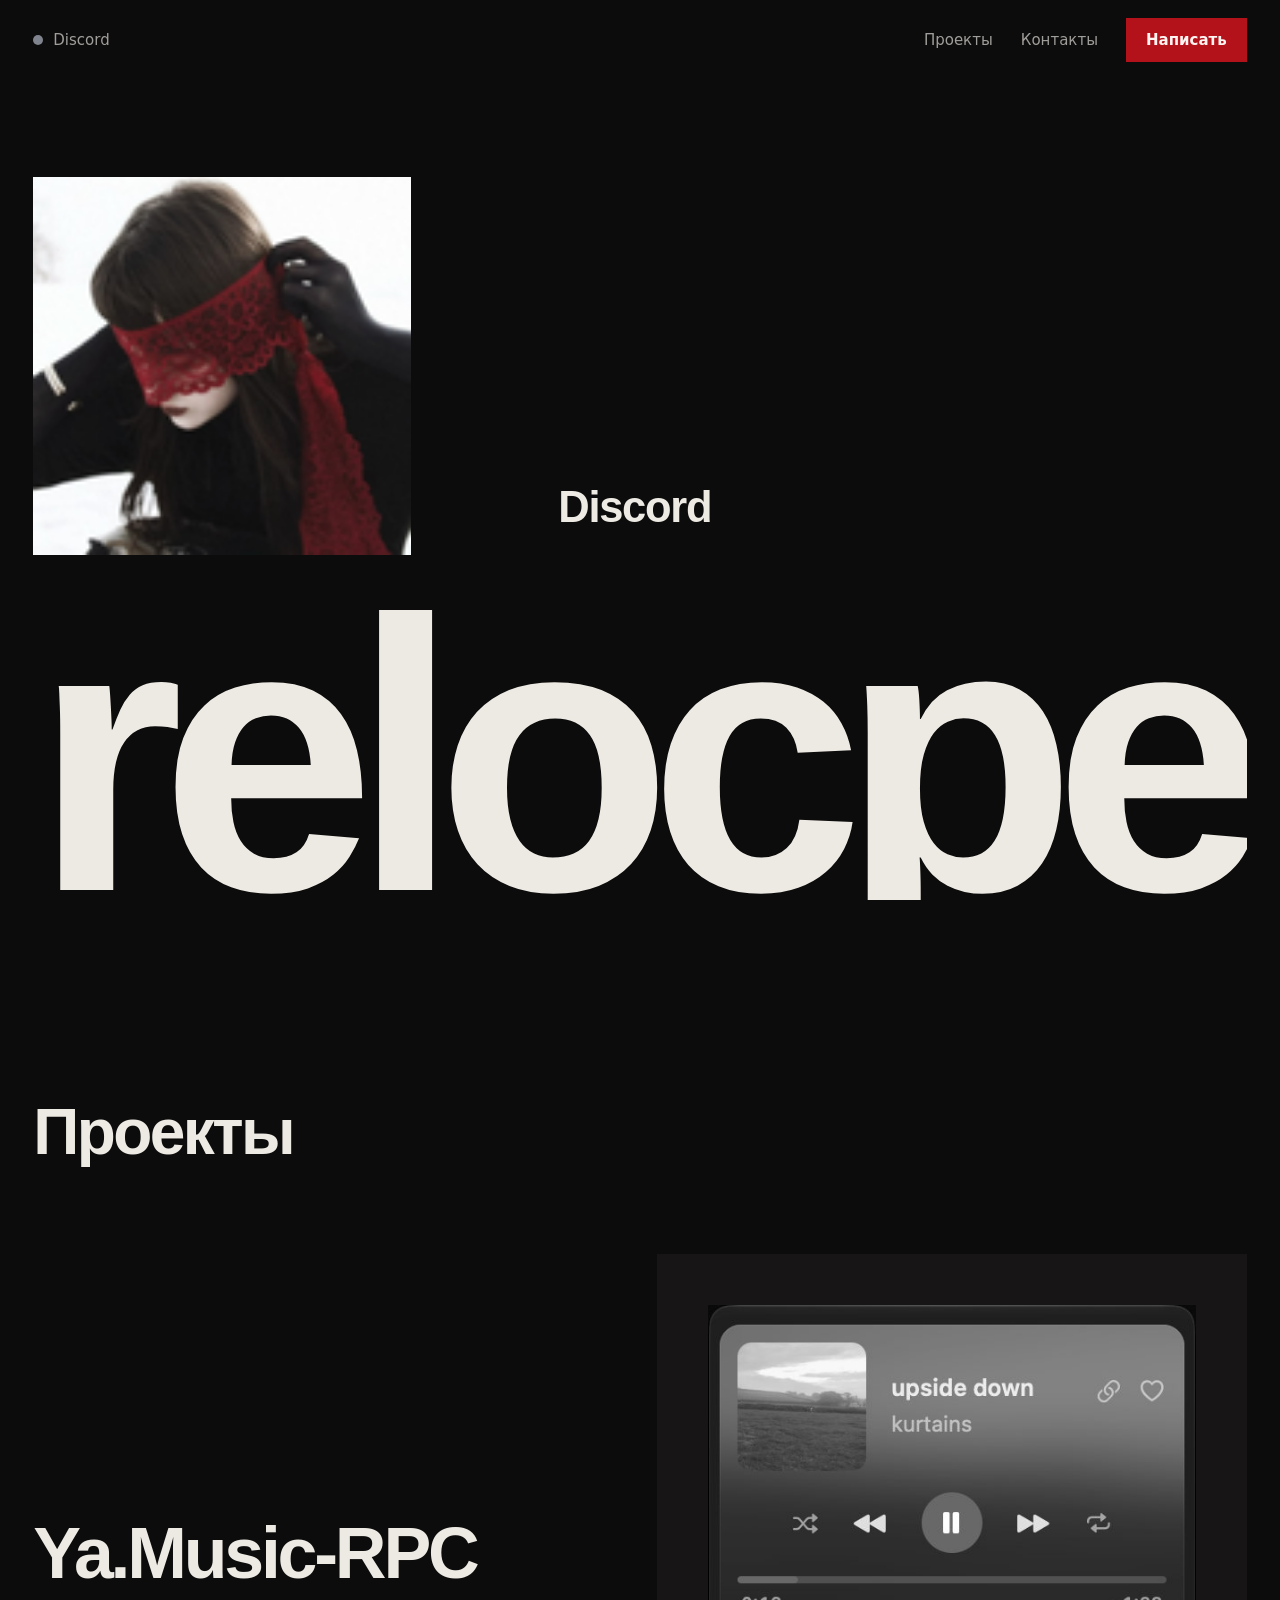
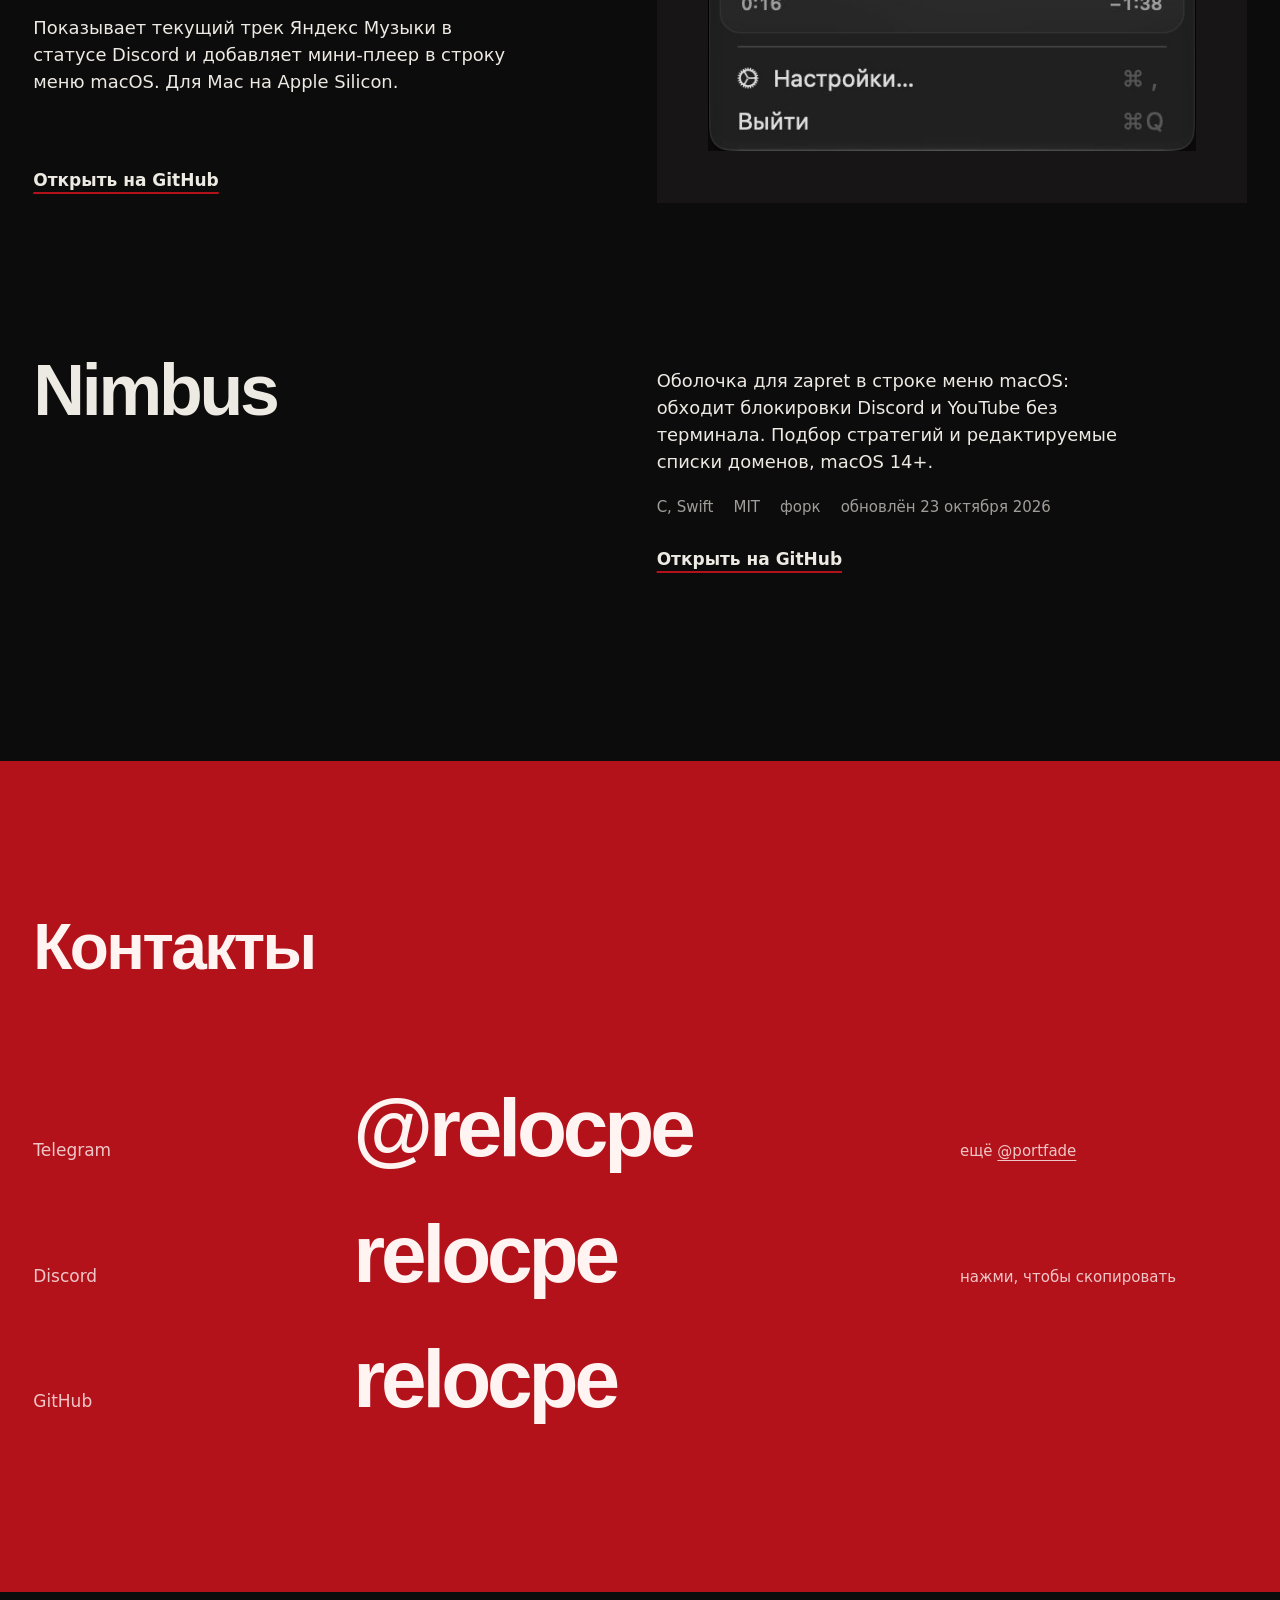
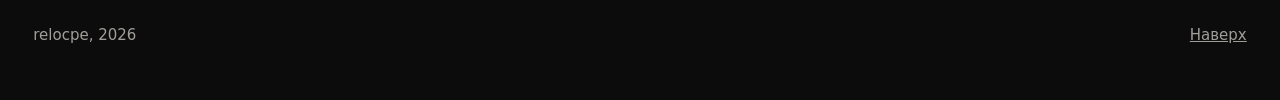
==== preview/a/index.html @ aadd3740 "preview: three redesign directions (a, b, c)" ====
<!doctype html>
<html lang="ru">
<head>
<meta charset="utf-8">
<meta name="viewport" content="width=device-width, initial-scale=1, viewport-fit=cover">
<title>relocpe</title>
<meta name="robots" content="noindex">
<meta name="theme-color" content="#0d0c0c">
<meta name="color-scheme" content="dark">
<link rel="icon" href="../shared/favicon.svg" type="image/svg+xml">
<link rel="preload" href="../shared/fonts/unbounded-latin.woff2" as="font" type="font/woff2" crossorigin>
<link rel="stylesheet" href="../shared/common.css">
<link rel="stylesheet" href="a.css">
<script>document.documentElement.classList.add("js")</script>
<script type="module" src="a.js"></script>
</head>
<body>
<header class="bar">
  <p class="bar-st" id="barSt"><span class="dot" id="barDot"></span><span id="barTxt">Discord</span></p>
  <nav class="bar-nav" aria-label="Разделы">
    <a href="#work">Проекты</a>
    <a href="#contact">Контакты</a>
    <a class="btn" href="https://t.me/relocpe" target="_blank" rel="noopener">Написать</a>
  </nav>
</header>

<main>
  <section class="hero" aria-labelledby="name">
    <div class="now" id="now" aria-live="polite">
      <div class="now-av" data-in><img id="av" src="../shared/discord-avatar.png" alt="Аватар relocpe в Discord" width="128" height="128"></div>
      <div class="now-txt">
        <h2 class="now-h" data-in style="--i:1"><span class="sr">Discord: </span><span id="stTxt">Discord</span></h2>
        <p class="now-custom" id="custom" data-in style="--i:2" hidden></p>
        <ul class="acts" id="acts"></ul>
      </div>
    </div>
    <h1 class="name" id="name" aria-label="relocpe"><span class="nm" aria-hidden="true"><span>r</span><span>e</span><span>l</span><span>o</span><span>c</span><span>p</span><span>e</span></span></h1>
  </section>

  <section class="work" id="work" aria-labelledby="work-h">
    <h2 class="sec-h" id="work-h" data-in>Проекты</h2>
    <article class="pj pj-shot">
      <div class="pj-txt">
        <h3 class="pj-t" data-in>Ya.Music-RPC</h3>
        <p class="pj-d" data-in style="--i:1">Показывает текущий трек Яндекс Музыки в статусе Discord и добавляет мини-плеер в строку меню macOS. Для Mac на Apple Silicon.</p>
        <p class="pj-m" data-in style="--i:2"><span>Swift, Shell</span><span>MIT</span><span>обновлён 23 октября 2026</span></p>
        <a class="pj-a" data-in style="--i:3" href="https://github.com/relocpe/Ya.Music-RPC" target="_blank" rel="noopener">Открыть на GitHub</a>
      </div>
      <figure class="pj-fig" data-in style="--i:2"><img src="../shared/ya-music-rpc.jpg" alt="Мини-плеер Ya.Music-RPC в строке меню: трек upside down, kurtains" width="546" height="500" loading="lazy" decoding="async"></figure>
    </article>
    <article class="pj pj-plain">
      <h3 class="pj-t" data-in>Nimbus</h3>
      <div class="pj-txt">
        <p class="pj-d" data-in style="--i:1">Оболочка для zapret в строке меню macOS: обходит блокировки Discord и YouTube без терминала. Подбор стратегий и редактируемые списки доменов, macOS 14+.</p>
        <p class="pj-m" data-in style="--i:2"><span>C, Swift</span><span>MIT</span><span>форк</span><span>обновлён 23 октября 2026</span></p>
        <a class="pj-a" data-in style="--i:3" href="https://github.com/relocpe/Nimbus" target="_blank" rel="noopener">Открыть на GitHub</a>
      </div>
    </article>
  </section>

  <section class="contact" id="contact" aria-labelledby="contact-h">
    <h2 class="sec-h" id="contact-h" data-in>Контакты</h2>
    <ul class="ct">
      <li class="ct-row" data-in><span class="ct-k">Telegram</span><a class="ct-v" href="https://t.me/relocpe" target="_blank" rel="noopener">@relocpe</a><span class="ct-n">ещё <a href="https://t.me/portfade" target="_blank" rel="noopener">@portfade</a></span></li>
      <li class="ct-row" data-in style="--i:1"><span class="ct-k">Discord</span><button class="ct-v" type="button" data-copy="relocpe" aria-label="Скопировать ник relocpe">relocpe</button><span class="ct-n">нажми, чтобы скопировать</span></li>
      <li class="ct-row" data-in style="--i:2"><span class="ct-k">GitHub</span><a class="ct-v" href="https://github.com/relocpe" target="_blank" rel="noopener">relocpe</a><span class="ct-n"></span></li>
    </ul>
  </section>
</main>
<footer class="foot"><span>relocpe, 2026</span><a href="#name">Наверх</a></footer>
<div class="toast" id="toast" role="status" aria-live="polite"></div>
</body>
</html>
---- preview/shared/common.css ----
@font-face{font-family:"Geist";src:url(fonts/Geist-Variable.woff2) format("woff2");font-weight:100 900;font-display:swap}
@font-face{font-family:"Unbounded";src:url(fonts/unbounded-cyrillic.woff2) format("woff2");font-weight:200 900;font-display:swap;unicode-range:U+0301,U+0400-045F,U+0490-0491,U+04B0-04B1,U+2116}
@font-face{font-family:"Unbounded";src:url(fonts/unbounded-latin.woff2) format("woff2");font-weight:200 900;font-display:swap;unicode-range:U+0000-00FF,U+0131,U+0152-0153,U+02BB-02BC,U+02C6,U+02DA,U+02DC,U+0304,U+0308,U+0329,U+2000-206F,U+20AC,U+2122,U+2191,U+2193,U+2212,U+2215,U+FEFF,U+FFFD}
@font-face{font-family:"Onest";src:url(fonts/onest-cyrillic.woff2) format("woff2");font-weight:100 900;font-display:swap;unicode-range:U+0301,U+0400-045F,U+0490-0491,U+04B0-04B1,U+2116}
@font-face{font-family:"Onest";src:url(fonts/onest-latin.woff2) format("woff2");font-weight:100 900;font-display:swap;unicode-range:U+0000-00FF,U+0131,U+0152-0153,U+02BB-02BC,U+02C6,U+02DA,U+02DC,U+0304,U+0308,U+0329,U+2000-206F,U+20AC,U+2122,U+2191,U+2193,U+2212,U+2215,U+FEFF,U+FFFD}
*,*::before,*::after{box-sizing:border-box}
html{-webkit-text-size-adjust:100%;text-size-adjust:100%}
body{margin:0;-webkit-font-smoothing:antialiased;text-rendering:optimizeLegibility}
img{display:block;max-width:100%}
a{color:inherit}
button{font:inherit;color:inherit;background:none;border:0;padding:0;cursor:pointer;touch-action:manipulation}
.sr{position:absolute!important;width:1px;height:1px;overflow:hidden;clip:rect(0 0 0 0);white-space:nowrap}
.toast{position:fixed;left:50%;bottom:calc(24px + env(safe-area-inset-bottom));transform:translate(-50%,16px);opacity:0;pointer-events:none;transition:opacity .2s,transform .3s cubic-bezier(.16,1,.3,1);z-index:50;padding:12px 18px;font-size:15px}
.toast.on{opacity:1;transform:translate(-50%,0)}
/* entrance: content is visible without JS; html.js arms it */
html.js [data-in]{opacity:0;transform:translateY(24px);transition:opacity .7s cubic-bezier(.16,1,.3,1),transform .8s cubic-bezier(.16,1,.3,1);transition-delay:calc(var(--i,0)*70ms)}
html.js [data-in].in{opacity:1;transform:none}
@media (prefers-reduced-motion:reduce){html.js [data-in]{transform:none;transition:opacity .3s}*{scroll-behavior:auto!important}}
---- preview/a/a.css ----
:root{--bg:#0d0c0c;--bg2:#171515;--ink:#ede9e3;--ink2:rgba(237,233,227,.66);--red:#b3121b;--red-ink:#fff4f2;--m:clamp(16px,2.6vw,40px);
  --on:#3ba55d;--idle:#f0b232;--dnd:#e5484d;--off:#80848e;color-scheme:dark}
html{background:var(--bg);color:var(--ink);font:400 17px/1.5 "Geist",system-ui,sans-serif;scroll-behavior:smooth}
::selection{background:var(--red);color:var(--red-ink)}
:focus-visible{outline:2px solid var(--ink);outline-offset:3px}
.bar{position:absolute;inset:0 0 auto;display:flex;justify-content:space-between;align-items:center;padding:calc(18px + env(safe-area-inset-top)) var(--m) 0;z-index:2;gap:16px}
.bar-st{margin:0;display:flex;align-items:center;gap:10px;font-size:15px;color:var(--ink2)}
.dot{width:10px;height:10px;border-radius:50%;background:var(--off);flex:none;transition:background .3s}
.dot.online{background:var(--on)}.dot.idle{background:var(--idle)}.dot.dnd{background:var(--dnd)}
.bar-nav{display:flex;align-items:center;gap:28px;font-size:15px}
.bar-nav a{text-decoration:none;transition:color .15s}
.bar-nav a:not(.btn){color:var(--ink2)}
@media (hover:hover){.bar-nav a:not(.btn):hover{color:var(--ink)}}
.btn{display:inline-flex;align-items:center;min-height:44px;padding:0 20px;background:var(--red);color:var(--red-ink);font-weight:550;transition:transform .12s,background .15s}
.btn:active{transform:scale(.97)}
@media (hover:hover){.btn:hover{background:#cf1a24}}

.hero{min-height:100svh;display:flex;flex-direction:column;justify-content:flex-end;padding:96px var(--m) 0;overflow:hidden}
.now{display:grid;grid-template-columns:minmax(0,5fr) minmax(0,7fr);gap:var(--m);align-items:end;flex:1;padding-bottom:clamp(24px,4vh,48px)}
.now-av{align-self:end;justify-self:start;width:min(100%,clamp(180px,42vh,400px))}
.now-av img{width:100%;height:auto;aspect-ratio:1;object-fit:cover;filter:grayscale(.15) contrast(1.05)}
.now-txt{max-width:640px}
.now-h{font:700 clamp(28px,3.4vw,48px)/1.05 "Unbounded",sans-serif;letter-spacing:-.03em;margin:0}
.now-custom{margin:14px 0 0;font-size:19px}
.acts{list-style:none;margin:24px 0 0;padding:0;display:grid;gap:14px}
.act{display:grid;grid-template-columns:64px minmax(0,1fr);gap:16px;align-items:center;background:var(--bg2);padding:12px}
.act-art{width:64px;height:64px;background:#262222;display:grid;place-items:center;font:700 18px "Unbounded";color:var(--ink2);overflow:hidden}
.act-art img{width:100%;height:100%;object-fit:cover}
.act-n{margin:0;font-weight:600;font-size:17px;line-height:1.3;overflow:hidden;text-overflow:ellipsis;white-space:nowrap}
.act-n span{color:var(--ink2);font-weight:400}
.act-d{margin:2px 0 0;color:var(--ink2);font-size:15px;line-height:1.35;overflow:hidden;text-overflow:ellipsis;white-space:nowrap}
.act-t{display:flex;align-items:center;gap:12px;margin-top:6px;font-size:14px;color:var(--ink2);font-variant-numeric:tabular-nums}
.act-bar{flex:1;height:3px;background:#2e2929;overflow:hidden;max-width:220px}
.act-bar i{display:block;height:100%;background:var(--red);transform-origin:left;transform:scaleX(0);transition:transform 1s linear}

.name{margin:0;font:900 var(--fs,19.5vw)/.74 "Unbounded",sans-serif;letter-spacing:-.06em;white-space:nowrap;padding-top:.06em;overflow:hidden}
.nm{display:inline-flex}
.nm span{display:inline-block}
html.js .nm span{transform:translateY(105%);animation:rise .9s cubic-bezier(.16,1,.3,1) forwards;animation-delay:calc(var(--k)*60ms + 80ms)}
@keyframes rise{to{transform:none}}

.work{padding:clamp(120px,16vw,200px) var(--m) clamp(120px,14vw,180px)}
.sec-h{font:700 clamp(36px,5vw,72px)/1 "Unbounded",sans-serif;letter-spacing:-.04em;margin:0 0 clamp(48px,7vw,96px)}
.pj{display:grid;grid-template-columns:repeat(12,minmax(0,1fr));gap:var(--m)}
.pj+.pj{margin-top:clamp(96px,12vw,160px)}
.pj-shot .pj-txt{grid-column:1/span 5;align-self:end}
.pj-shot .pj-fig{grid-column:7/span 6;margin:0;background:var(--bg2);padding:clamp(16px,4vw,64px)}
.pj-fig img{width:100%;height:auto;max-width:520px;margin:auto}
.pj-plain .pj-t{grid-column:1/span 6;align-self:start}
.pj-plain .pj-txt{grid-column:7/span 5;padding-top:12px}
.pj-t{font:700 clamp(36px,5.6vw,88px)/.95 "Unbounded",sans-serif;letter-spacing:-.045em;margin:0 0 28px}
.pj-plain .pj-t{margin:0}
.pj-d{font-size:clamp(17px,1.4vw,20px);line-height:1.5;margin:0;max-width:52ch}
.pj-m{display:flex;flex-wrap:wrap;gap:6px 20px;margin:20px 0 0;color:var(--ink2);font-size:15px}
.pj-a{display:inline-flex;align-items:center;min-height:44px;margin-top:20px;font-weight:600;text-decoration:underline;text-decoration-thickness:2px;text-underline-offset:6px;text-decoration-color:var(--red);transition:text-underline-offset .15s}
@media (hover:hover){.pj-a:hover{text-underline-offset:9px}}

.contact{background:var(--red);color:var(--red-ink);padding:clamp(96px,12vw,160px) var(--m) clamp(96px,12vw,160px)}
.contact ::selection{background:var(--bg);color:var(--ink)}
.contact :focus-visible{outline-color:var(--red-ink)}
.ct{list-style:none;margin:0;padding:0}
.ct-row{display:grid;grid-template-columns:minmax(0,3fr) minmax(0,6fr) minmax(0,3fr);gap:var(--m);align-items:baseline;padding:18px 0}
.ct-row+.ct-row{margin-top:8px}
.ct-k{font-size:17px;opacity:.8}
.ct-v{font:800 clamp(34px,6.4vw,104px)/1 "Unbounded",sans-serif;letter-spacing:-.05em;text-decoration:none;text-align:left;justify-self:start;transition:opacity .15s,transform .2s cubic-bezier(.16,1,.3,1);min-height:44px}
.ct-v:active{transform:scale(.98)}
@media (hover:hover){.ct-v:hover{opacity:.75}}
.ct-n{font-size:15px;opacity:.8}
.ct-n a{text-underline-offset:4px}
.foot{display:flex;justify-content:space-between;padding:32px var(--m) calc(32px + env(safe-area-inset-bottom));color:var(--ink2);font-size:15px}
.foot a{color:var(--ink2);min-height:44px}
.toast{background:var(--ink);color:var(--bg)}

@media (max-width:760px){
  .bar-nav{gap:18px}.bar-nav a:not(.btn){display:none}
  .hero{padding-top:84px}
  .now{grid-template-columns:1fr;align-items:start;align-content:end;gap:20px}
  .now-av{width:44vw}
  .act{grid-template-columns:56px minmax(0,1fr)}.act-art{width:56px;height:56px}
  .hero{justify-content:flex-start;min-height:0;padding-bottom:16px}
  .name{order:-1;margin:8px 0 28px}
  .now{flex:none}
  .pj-shot .pj-txt,.pj-shot .pj-fig,.pj-plain .pj-t,.pj-plain .pj-txt{grid-column:1/-1}
  .pj-shot .pj-fig{order:-1}
  .pj-plain .pj-txt{padding-top:0}
  .ct-row{grid-template-columns:1fr;gap:4px;padding:14px 0}
  .ct-v{font-size:clamp(34px,11vw,56px)}
}
@media (prefers-reduced-motion:reduce){html.js .nm span{animation:none;transform:none}.act-bar i{transition:none}}
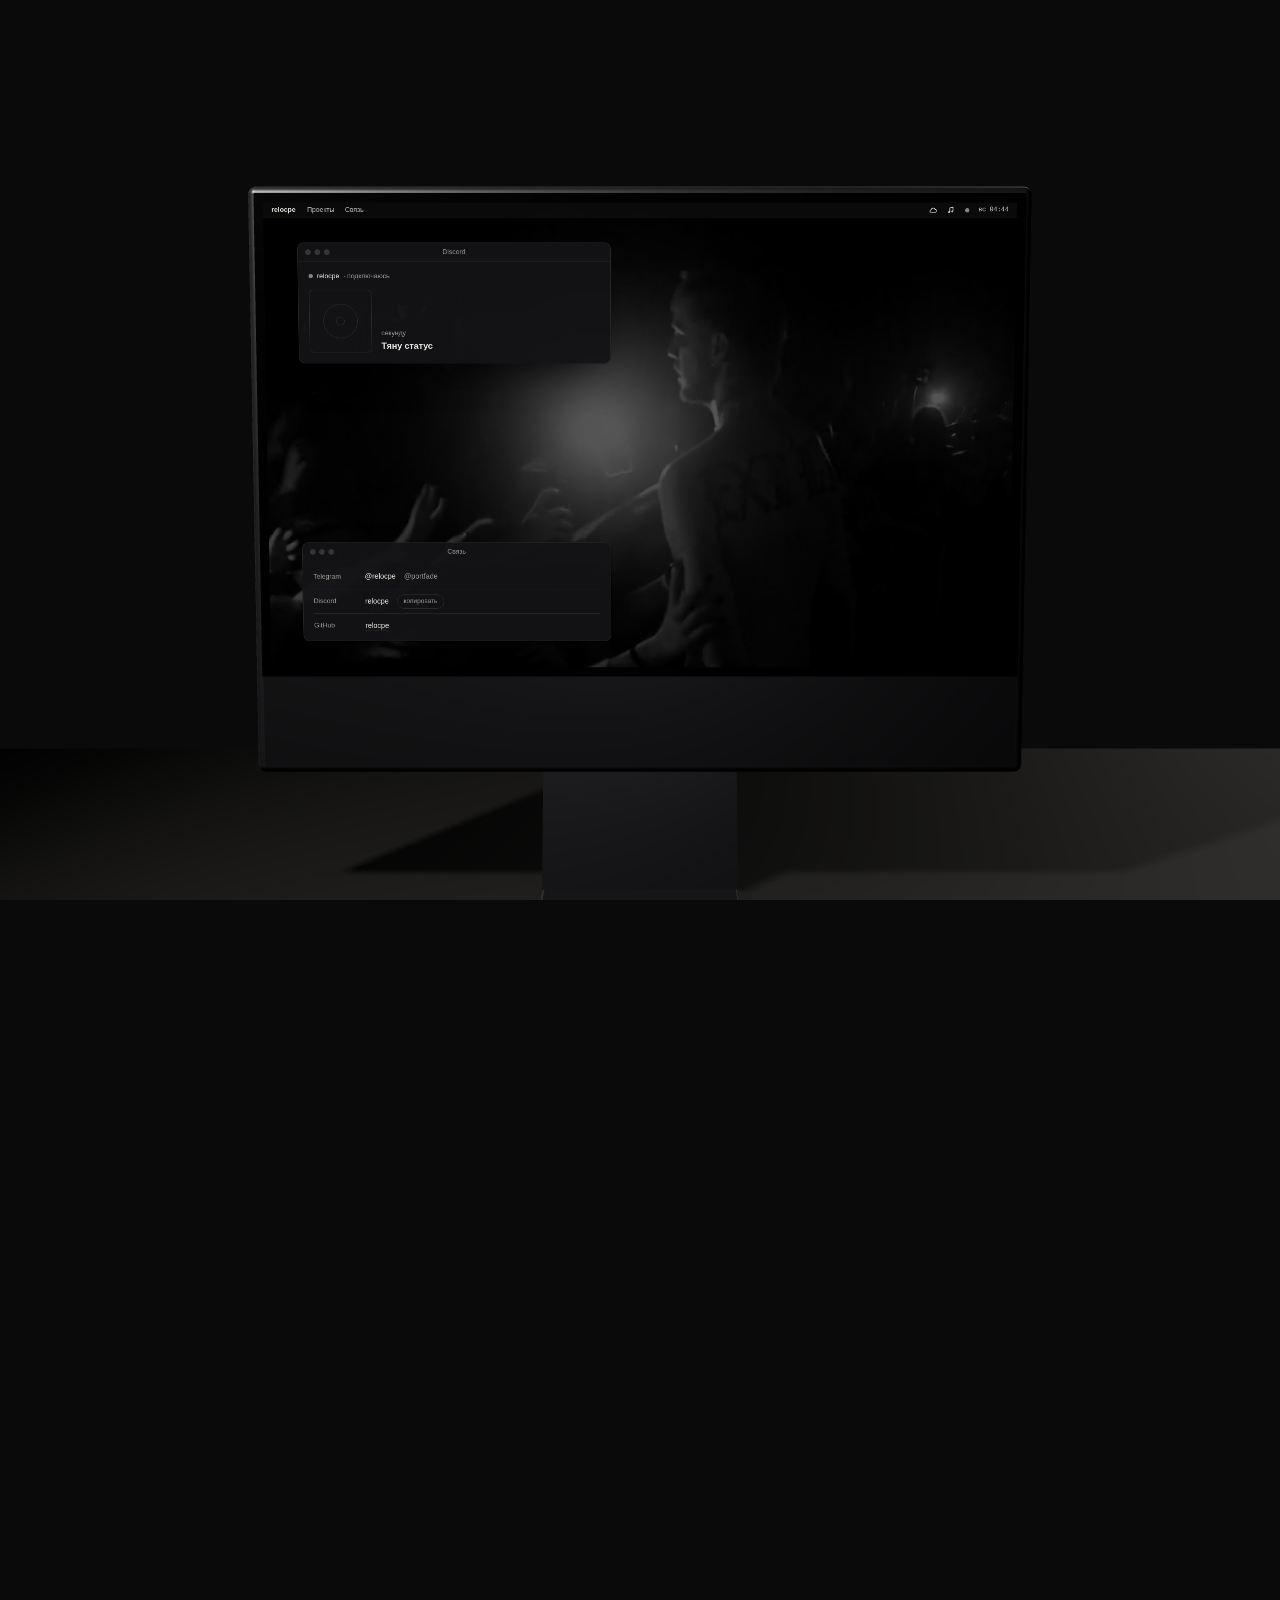
==== commit 45467f86: "preview: round 2 — 3D desk (a), live status (b), menu-bar cinema (c)" ====
--- a/preview/a/index.html
+++ b/preview/a/index.html
@@ -4,70 +4,76 @@
 <meta charset="utf-8">
 <meta name="viewport" content="width=device-width, initial-scale=1, viewport-fit=cover">
 <title>relocpe</title>
-<meta name="robots" content="noindex">
-<meta name="theme-color" content="#0d0c0c">
-<meta name="color-scheme" content="dark">
+<meta name="description" content="relocpe: Ya.Music-RPC и Nimbus для строки меню macOS, статус Discord и контакты.">
+<meta name="theme-color" content="#0A0A0B">
 <link rel="icon" href="../shared/favicon.svg" type="image/svg+xml">
-<link rel="preload" href="../shared/fonts/unbounded-latin.woff2" as="font" type="font/woff2" crossorigin>
-<link rel="stylesheet" href="../shared/common.css">
+<link rel="preconnect" href="https://samevamp-presence.samevamp.workers.dev" crossorigin>
+<link rel="preload" href="../shared/fonts/JetBrainsMono-Variable.woff2" as="font" type="font/woff2" crossorigin>
+<link rel="stylesheet" href="../shared/base.css">
 <link rel="stylesheet" href="a.css">
-<script>document.documentElement.classList.add("js")</script>
-<script type="module" src="a.js"></script>
+<script>/* pick the mode before first paint: 3D only on wide screens with a fine pointer and motion allowed */
+(function(){var m=function(q){return matchMedia(q).matches},gl=false;try{var c=document.createElement("canvas");gl=!!(c.getContext("webgl2")||c.getContext("webgl"))}catch(e){}
+if(gl&&m("(min-width: 900px)")&&m("(pointer: fine)")&&!m("(prefers-reduced-motion: reduce)")&&!/[?&]flat\b/.test(location.search))document.documentElement.classList.add("gl");})();</script>
 </head>
 <body>
-<header class="bar">
-  <p class="bar-st" id="barSt"><span class="dot" id="barDot"></span><span id="barTxt">Discord</span></p>
-  <nav class="bar-nav" aria-label="Разделы">
-    <a href="#work">Проекты</a>
-    <a href="#contact">Контакты</a>
-    <a class="btn" href="https://t.me/relocpe" target="_blank" rel="noopener">Написать</a>
-  </nav>
-</header>
+<div class="space" id="space" aria-hidden="true"></div>
+<div class="stage" id="stage">
+  <canvas id="gl" aria-hidden="true"></canvas>
+  <div class="css3d" id="css3d"></div>
+  <header class="intro" id="intro">
+    <h1 class="nick" id="nick">&lt;relocpe /&gt;</h1>
+  </header>
+  <p class="hint mono" id="hint">листай вниз · в строке меню Ya.Music-RPC и Nimbus</p>
+</div>
 
-<main>
-  <section class="hero" aria-labelledby="name">
-    <div class="now" id="now" aria-live="polite">
-      <div class="now-av" data-in><img id="av" src="../shared/discord-avatar.png" alt="Аватар relocpe в Discord" width="128" height="128"></div>
-      <div class="now-txt">
-        <h2 class="now-h" data-in style="--i:1"><span class="sr">Discord: </span><span id="stTxt">Discord</span></h2>
-        <p class="now-custom" id="custom" data-in style="--i:2" hidden></p>
-        <ul class="acts" id="acts"></ul>
-      </div>
+<main class="screen" id="screen">
+  <div class="wall" aria-hidden="true"></div>
+  <header class="mbar">
+    <nav class="mb-l" aria-label="Разделы">
+      <span class="mb-b">relocpe</span>
+      <a class="mb-i" href="#cards" data-go="1">Проекты</a>
+      <a class="mb-i" href="#w-contacts" data-go="0.3">Связь</a>
+    </nav>
+    <div class="mb-r">
+      <a class="ico" id="icoNimbus" href="#card-nimbus" data-go="1" aria-label="Nimbus">
+        <svg viewBox="0 0 20 20" aria-hidden="true"><path d="M5.6 15.2h8.6a3.4 3.4 0 0 0 .4-6.8 4.6 4.6 0 0 0-8.8 1.1A2.9 2.9 0 0 0 5.6 15.2Z" fill="none" stroke="currentColor" stroke-width="1.5" stroke-linejoin="round"/></svg>
+      </a>
+      <a class="ico" id="icoYa" href="#card-ya" data-go="1" aria-label="Ya.Music-RPC">
+        <svg viewBox="0 0 20 20" aria-hidden="true"><path d="M8 14.6V5.2l7-1.6v9.4" fill="none" stroke="currentColor" stroke-width="1.5" stroke-linejoin="round"/><circle cx="6.2" cy="14.6" r="1.9" fill="currentColor"/><circle cx="13.2" cy="13" r="1.9" fill="currentColor"/></svg>
+      </a>
+      <span class="mb-st"><span class="dot" id="mbDot" data-s="unknown"></span></span>
+      <time class="mb-t mono" id="clock"></time>
     </div>
-    <h1 class="name" id="name" aria-label="relocpe"><span class="nm" aria-hidden="true"><span>r</span><span>e</span><span>l</span><span>o</span><span>c</span><span>p</span><span>e</span></span></h1>
+  </header>
+
+  <section class="win w-discord" id="w-discord" aria-labelledby="dc-h">
+    <div class="tb"><i></i><i></i><i></i><h2 id="dc-h">Discord</h2></div>
+    <div class="wb" id="dcBody" aria-live="polite"></div>
   </section>
 
-  <section class="work" id="work" aria-labelledby="work-h">
-    <h2 class="sec-h" id="work-h" data-in>Проекты</h2>
-    <article class="pj pj-shot">
-      <div class="pj-txt">
-        <h3 class="pj-t" data-in>Ya.Music-RPC</h3>
-        <p class="pj-d" data-in style="--i:1">Показывает текущий трек Яндекс Музыки в статусе Discord и добавляет мини-плеер в строку меню macOS. Для Mac на Apple Silicon.</p>
-        <p class="pj-m" data-in style="--i:2"><span>Swift, Shell</span><span>MIT</span><span>обновлён 23 октября 2026</span></p>
-        <a class="pj-a" data-in style="--i:3" href="https://github.com/relocpe/Ya.Music-RPC" target="_blank" rel="noopener">Открыть на GitHub</a>
-      </div>
-      <figure class="pj-fig" data-in style="--i:2"><img src="../shared/ya-music-rpc.jpg" alt="Мини-плеер Ya.Music-RPC в строке меню: трек upside down, kurtains" width="546" height="500" loading="lazy" decoding="async"></figure>
-    </article>
-    <article class="pj pj-plain">
-      <h3 class="pj-t" data-in>Nimbus</h3>
-      <div class="pj-txt">
-        <p class="pj-d" data-in style="--i:1">Оболочка для zapret в строке меню macOS: обходит блокировки Discord и YouTube без терминала. Подбор стратегий и редактируемые списки доменов, macOS 14+.</p>
-        <p class="pj-m" data-in style="--i:2"><span>C, Swift</span><span>MIT</span><span>форк</span><span>обновлён 23 октября 2026</span></p>
-        <a class="pj-a" data-in style="--i:3" href="https://github.com/relocpe/Nimbus" target="_blank" rel="noopener">Открыть на GitHub</a>
-      </div>
-    </article>
+  <section class="win w-contacts" id="w-contacts" aria-labelledby="ct-h">
+    <div class="tb"><i></i><i></i><i></i><h2 id="ct-h">Связь</h2></div>
+    <ul class="wb ct">
+      <li><span class="ct-n">Telegram</span><span class="ct-v"><a href="https://t.me/relocpe" target="_blank" rel="noopener">@relocpe</a><a class="alt" href="https://t.me/portfade" target="_blank" rel="noopener">@portfade</a></span></li>
+      <li><span class="ct-n">Discord</span><span class="ct-v"><span>relocpe</span><button type="button" class="cp" data-copy="relocpe" aria-label="Скопировать ник relocpe"><span class="cp-l">копировать</span></button></span></li>
+      <li><span class="ct-n">GitHub</span><span class="ct-v"><a href="https://github.com/relocpe" target="_blank" rel="noopener">relocpe</a></span></li>
+    </ul>
   </section>
 
-  <section class="contact" id="contact" aria-labelledby="contact-h">
-    <h2 class="sec-h" id="contact-h" data-in>Контакты</h2>
-    <ul class="ct">
-      <li class="ct-row" data-in><span class="ct-k">Telegram</span><a class="ct-v" href="https://t.me/relocpe" target="_blank" rel="noopener">@relocpe</a><span class="ct-n">ещё <a href="https://t.me/portfade" target="_blank" rel="noopener">@portfade</a></span></li>
-      <li class="ct-row" data-in style="--i:1"><span class="ct-k">Discord</span><button class="ct-v" type="button" data-copy="relocpe" aria-label="Скопировать ник relocpe">relocpe</button><span class="ct-n">нажми, чтобы скопировать</span></li>
-      <li class="ct-row" data-in style="--i:2"><span class="ct-k">GitHub</span><a class="ct-v" href="https://github.com/relocpe" target="_blank" rel="noopener">relocpe</a><span class="ct-n"></span></li>
-    </ul>
-  </section>
+  <div class="cards" id="cards" aria-label="Проекты" role="region">
+    <article class="card" id="card-ya" data-from="icoYa">
+      <figure class="cd-f"><img src="../shared/ya-music-rpc.jpg" alt="Мини-плеер Ya.Music-RPC в строке меню macOS" width="546" height="500" decoding="async"></figure>
+      <h3>Ya.Music-RPC</h3>
+      <p>Трек из Яндекс Музыки в статусе Discord и мини-плеер в строке меню. Для Mac на Apple Silicon.</p>
+      <a class="cd-a" href="https://github.com/relocpe/Ya.Music-RPC" target="_blank" rel="noopener"><span>Swift · MIT</span><span>GitHub ↗</span></a>
+    </article>
+    <article class="card" id="card-nimbus" data-from="icoNimbus">
+      <h3>Nimbus</h3>
+      <p>Оболочка для zapret в строке меню: Discord и YouTube без блокировок и без терминала. macOS 14+.</p>
+      <a class="cd-a" href="https://github.com/relocpe/Nimbus" target="_blank" rel="noopener"><span>C, Swift · MIT</span><span>GitHub ↗</span></a>
+    </article>
+  </div>
 </main>
-<footer class="foot"><span>relocpe, 2026</span><a href="#name">Наверх</a></footer>
-<div class="toast" id="toast" role="status" aria-live="polite"></div>
+<script type="module" src="boot.js"></script>
 </body>
 </html>
--- a/preview/shared/base.css
+++ b/preview/shared/base.css
@@ -0,0 +1,22 @@
+@font-face{font-family:"JetBrains Mono";src:url(fonts/JetBrainsMono-Variable.woff2) format("woff2");font-weight:100 800;font-display:swap}
+@font-face{font-family:Geist;src:url(fonts/Geist-Variable.woff2) format("woff2");font-weight:100 900;font-display:swap}
+:root{--bg:#0A0A0B;--fg:#EDEAE4;--mid:rgba(237,234,228,.62);--dim:rgba(237,234,228,.4);--line:rgba(237,234,228,.12);
+--sans:-apple-system,BlinkMacSystemFont,"SF Pro Text","Segoe UI",Roboto,Geist,"Helvetica Neue",Arial,sans-serif;
+--mono:"JetBrains Mono",ui-monospace,"SF Mono",Menlo,monospace;
+--spring:linear(0, 0.009, 0.035 2.1%, 0.141 4.4%, 0.281 6.7%, 0.723 12.9%, 0.938 16.7%, 1.017 19.4%, 1.077 22.4%, 1.101 25.6%, 1.099 28.5%, 1.077 32.3%, 1.017 40.7%, 0.996 46.3%, 0.991 53.6%, 1 71.4%, 1);
+--out:cubic-bezier(.22,1,.36,1);
+--on:#3BA55C;--idle:#F0B232;--dnd:#F23F43;--off:#80848E}
+*,*::before,*::after{box-sizing:border-box;margin:0;padding:0}
+html{-webkit-text-size-adjust:100%;text-size-adjust:100%}
+body{background:var(--bg);color:var(--fg);font-family:var(--sans);font-size:15px;line-height:1.5;-webkit-font-smoothing:antialiased;text-rendering:optimizeLegibility}
+a{color:inherit;text-decoration:none}
+button{font:inherit;color:inherit;background:none;border:0;cursor:pointer}
+img,video,svg{display:block;max-width:100%}
+:focus-visible{outline:2px solid var(--fg);outline-offset:3px;border-radius:4px}
+.nick{font-family:var(--mono);font-weight:500;letter-spacing:-.03em;line-height:1;white-space:nowrap;font-variant-ligatures:none}
+.nick .nk-b{color:var(--dim)}
+.nick .nk-w span.g{color:var(--mid)}
+.dot{display:inline-block;width:8px;height:8px;border-radius:50%;background:var(--off);flex:none}
+.dot[data-s=online]{background:var(--on)}.dot[data-s=idle]{background:var(--idle)}.dot[data-s=dnd]{background:var(--dnd)}
+.sr{position:absolute;width:1px;height:1px;overflow:hidden;clip:rect(0 0 0 0);white-space:nowrap}
+.mono{font-family:var(--mono);font-variant-numeric:tabular-nums}
--- a/preview/a/a.css
+++ b/preview/a/a.css
@@ -1,89 +1,96 @@
-:root{--bg:#0d0c0c;--bg2:#171515;--ink:#ede9e3;--ink2:rgba(237,233,227,.66);--red:#b3121b;--red-ink:#fff4f2;--m:clamp(16px,2.6vw,40px);
-  --on:#3ba55d;--idle:#f0b232;--dnd:#e5484d;--off:#80848e;color-scheme:dark}
-html{background:var(--bg);color:var(--ink);font:400 17px/1.5 "Geist",system-ui,sans-serif;scroll-behavior:smooth}
-::selection{background:var(--red);color:var(--red-ink)}
-:focus-visible{outline:2px solid var(--ink);outline-offset:3px}
-.bar{position:absolute;inset:0 0 auto;display:flex;justify-content:space-between;align-items:center;padding:calc(18px + env(safe-area-inset-top)) var(--m) 0;z-index:2;gap:16px}
-.bar-st{margin:0;display:flex;align-items:center;gap:10px;font-size:15px;color:var(--ink2)}
-.dot{width:10px;height:10px;border-radius:50%;background:var(--off);flex:none;transition:background .3s}
-.dot.online{background:var(--on)}.dot.idle{background:var(--idle)}.dot.dnd{background:var(--dnd)}
-.bar-nav{display:flex;align-items:center;gap:28px;font-size:15px}
-.bar-nav a{text-decoration:none;transition:color .15s}
-.bar-nav a:not(.btn){color:var(--ink2)}
-@media (hover:hover){.bar-nav a:not(.btn):hover{color:var(--ink)}}
-.btn{display:inline-flex;align-items:center;min-height:44px;padding:0 20px;background:var(--red);color:var(--red-ink);font-weight:550;transition:transform .12s,background .15s}
-.btn:active{transform:scale(.97)}
-@media (hover:hover){.btn:hover{background:#cf1a24}}
+/* ---------- shared screen look ---------- */
+.screen{position:relative;color:var(--fg);font-size:15px;line-height:1.45}
+.wall{position:absolute;inset:0;background:#0d0d0e url(../../poster5.jpg) center/cover;filter:grayscale(1) brightness(.34) contrast(1.05)}
+.mbar{position:relative;z-index:2;height:30px;display:flex;align-items:center;justify-content:space-between;padding:0 10px;background:rgba(14,14,15,.72);border-bottom:1px solid rgba(237,234,228,.07);font-size:13px}
+.mb-l,.mb-r{display:flex;align-items:center;height:100%}
+.mb-b{font-weight:600;padding:0 12px 0 6px}
+.mb-i{display:flex;align-items:center;height:100%;padding:0 10px;color:rgba(237,234,228,.8)}
+.ico{display:flex;align-items:center;justify-content:center;width:34px;height:100%;border-radius:5px;color:var(--fg)}
+.ico svg{width:17px;height:17px}
+.ico.on,.ico:hover{background:rgba(237,234,228,.14)}
+.mb-st{display:flex;align-items:center;justify-content:center;width:30px;height:100%}
+.mb-t{padding:0 6px 0 6px;font-size:12px;color:rgba(237,234,228,.85)}
+.win{position:relative;z-index:1;background:rgba(20,20,22,.94);border:1px solid rgba(237,234,228,.09);border-radius:12px;box-shadow:0 30px 80px -30px rgba(0,0,0,.85),0 0 0 .5px rgba(0,0,0,.6)}
+.tb{display:flex;align-items:center;gap:7px;height:36px;padding:0 14px;border-bottom:1px solid rgba(237,234,228,.06)}
+.tb i{width:11px;height:11px;border-radius:50%;background:rgba(237,234,228,.16)}
+.tb h2{font-size:13px;font-weight:500;color:var(--mid);margin-left:auto;margin-right:auto;transform:translateX(-27px)}
+.wb{padding:18px 20px 20px}
+/* discord window */
+.dc-st{display:flex;align-items:center;gap:8px;font-size:13px;color:var(--mid)}
+.dc-st b{font-weight:500;color:var(--fg)}
+.dc-a{display:grid;grid-template-columns:120px minmax(0,1fr);gap:18px;align-items:end;margin-top:16px;animation:xf .3s ease both}
+.dc-c{width:120px;height:120px;border-radius:8px;overflow:hidden;background:rgba(237,234,228,.06)}
+.dc-c img{width:100%;height:100%;object-fit:cover}
+.dc-a.past .dc-c img{filter:grayscale(.7) brightness(.55)}
+.dc-c.idle{background:none;border:1px solid var(--line);position:relative}
+.dc-c.idle::before,.dc-c.idle::after{content:"";position:absolute;border-radius:50%;border:1px solid var(--line)}
+.dc-c.idle::before{inset:22%}.dc-c.idle::after{inset:43%}
+.dc-k{font-size:13px;color:var(--mid)}
+.dc-t{font-size:17px;font-weight:600;line-height:1.25;margin-top:4px;overflow-wrap:anywhere}
+.dc-s{font-size:14px;color:var(--mid);margin-top:2px;overflow-wrap:anywhere}
+.bar{position:relative;height:3px;border-radius:2px;background:var(--line);margin-top:14px;overflow:hidden}
+.bar i{position:absolute;inset:0;background:var(--fg);transform-origin:0 50%;transform:scaleX(0);transition:transform 1s linear}
+.tm{display:flex;justify-content:space-between;margin-top:6px;font-family:var(--mono);font-size:12px;color:var(--mid);font-variant-numeric:tabular-nums}
+.dc-el{font-family:var(--mono);font-size:12px;color:var(--mid);margin-top:10px}
+.dc-o{list-style:none;margin-top:16px}
+.dc-o li{display:flex;justify-content:space-between;gap:12px;padding:9px 0 0;margin-top:9px;border-top:1px solid rgba(237,234,228,.07);font-size:13px;color:var(--mid)}
+.dc-o li b{font-weight:500;color:var(--fg)}
+.dc-o .nm{overflow:hidden;text-overflow:ellipsis;white-space:nowrap;min-width:0}
+.dc-o .mono{font-size:12px;flex:none}
+@keyframes xf{from{opacity:0}}
+/* contacts window */
+.ct{list-style:none;padding-top:6px;padding-bottom:6px}
+.ct li{display:grid;grid-template-columns:100px minmax(0,1fr);align-items:center;min-height:48px;font-size:14px}
+.ct li+li{border-top:1px solid rgba(237,234,228,.07)}
+.ct-n{color:var(--mid);font-size:13px}
+.ct-v{display:flex;align-items:center;flex-wrap:wrap;gap:4px 16px}
+.ct-v a{border-bottom:1px solid var(--line)}
+.ct-v a:hover{border-color:var(--fg)}
+.ct-v .alt{color:var(--mid)}
+.cp{position:relative;display:inline-flex;align-items:center;justify-content:center;height:28px;padding:0 12px;border-radius:14px;border:1px solid var(--line);font-size:12.5px;color:var(--mid);white-space:nowrap;overflow:hidden;transition:color .2s,border-color .2s,transform .4s var(--spring)}
+.cp::before{content:"";position:absolute;inset:-8px}
+.cp:hover{color:var(--fg);border-color:rgba(237,234,228,.3)}
+.cp:active{transform:scale(.94)}.cp.done{color:var(--fg)}
+/* project cards (menu-bar dropdowns) */
+.card{position:relative;z-index:3;width:100%;background:rgba(24,24,26,.97);border:1px solid rgba(237,234,228,.1);border-radius:12px;padding:12px 12px 6px;box-shadow:0 30px 70px -24px rgba(0,0,0,.9)}
+.cd-f{border-radius:8px;overflow:hidden;aspect-ratio:546/500;background:#111}
+.cd-f img{width:100%;height:100%;object-fit:cover}
+.card h3{font-size:15px;font-weight:600;margin:12px 4px 0}
+.card p{font-size:13px;color:var(--mid);margin:4px 4px 0}
+.cd-a{display:flex;justify-content:space-between;align-items:center;min-height:44px;margin-top:6px;padding:0 4px;border-top:1px solid rgba(237,234,228,.07);font-size:13px}
+.cd-a span:first-child{color:var(--dim)}
+.cd-a:hover span:last-child{color:var(--fg)}
 
-.hero{min-height:100svh;display:flex;flex-direction:column;justify-content:flex-end;padding:96px var(--m) 0;overflow:hidden}
-.now{display:grid;grid-template-columns:minmax(0,5fr) minmax(0,7fr);gap:var(--m);align-items:end;flex:1;padding-bottom:clamp(24px,4vh,48px)}
-.now-av{align-self:end;justify-self:start;width:min(100%,clamp(180px,42vh,400px))}
-.now-av img{width:100%;height:auto;aspect-ratio:1;object-fit:cover;filter:grayscale(.15) contrast(1.05)}
-.now-txt{max-width:640px}
-.now-h{font:700 clamp(28px,3.4vw,48px)/1.05 "Unbounded",sans-serif;letter-spacing:-.03em;margin:0}
-.now-custom{margin:14px 0 0;font-size:19px}
-.acts{list-style:none;margin:24px 0 0;padding:0;display:grid;gap:14px}
-.act{display:grid;grid-template-columns:64px minmax(0,1fr);gap:16px;align-items:center;background:var(--bg2);padding:12px}
-.act-art{width:64px;height:64px;background:#262222;display:grid;place-items:center;font:700 18px "Unbounded";color:var(--ink2);overflow:hidden}
-.act-art img{width:100%;height:100%;object-fit:cover}
-.act-n{margin:0;font-weight:600;font-size:17px;line-height:1.3;overflow:hidden;text-overflow:ellipsis;white-space:nowrap}
-.act-n span{color:var(--ink2);font-weight:400}
-.act-d{margin:2px 0 0;color:var(--ink2);font-size:15px;line-height:1.35;overflow:hidden;text-overflow:ellipsis;white-space:nowrap}
-.act-t{display:flex;align-items:center;gap:12px;margin-top:6px;font-size:14px;color:var(--ink2);font-variant-numeric:tabular-nums}
-.act-bar{flex:1;height:3px;background:#2e2929;overflow:hidden;max-width:220px}
-.act-bar i{display:block;height:100%;background:var(--red);transform-origin:left;transform:scaleX(0);transition:transform 1s linear}
+/* ---------- 3D mode ---------- */
+.gl body{overflow-x:hidden}
+.gl .space{height:300vh;height:300svh}
+.gl .stage{position:fixed;inset:0;overflow:hidden}
+.gl #gl{position:absolute;inset:0;width:100%;height:100%;display:block}
+.gl .css3d{position:absolute;inset:0}
+.gl .intro{position:absolute;left:0;right:0;top:clamp(56px,12vh,120px);display:flex;justify-content:center;pointer-events:none;will-change:transform,opacity}
+.gl .intro .nick{font-size:clamp(56px,7.5vw,128px);pointer-events:auto;cursor:default}
+.gl .hint{position:absolute;left:0;right:0;bottom:28px;text-align:center;font-size:12px;color:var(--dim);pointer-events:none}
+.gl .screen{width:1440px;height:900px;overflow:hidden;background:#0d0d0e}
+.gl .screen:not(.mounted){position:fixed;left:-9999px;top:0;visibility:hidden}
+.gl .w-discord{position:absolute;left:64px;top:76px;width:600px}
+.gl .w-contacts{position:absolute;left:64px;bottom:52px;width:600px}
+.gl .cards{position:absolute;right:14px;top:38px;display:flex;flex-direction:row-reverse;align-items:flex-start;gap:14px;z-index:3;pointer-events:none}
+.gl #card-ya{width:340px}.gl #card-nimbus{width:300px}
+.gl .card{pointer-events:auto;transform-origin:var(--ox) var(--oy);will-change:transform,opacity}
 
-.name{margin:0;font:900 var(--fs,19.5vw)/.74 "Unbounded",sans-serif;letter-spacing:-.06em;white-space:nowrap;padding-top:.06em;overflow:hidden}
-.nm{display:inline-flex}
-.nm span{display:inline-block}
-html.js .nm span{transform:translateY(105%);animation:rise .9s cubic-bezier(.16,1,.3,1) forwards;animation-delay:calc(var(--k)*60ms + 80ms)}
-@keyframes rise{to{transform:none}}
-
-.work{padding:clamp(120px,16vw,200px) var(--m) clamp(120px,14vw,180px)}
-.sec-h{font:700 clamp(36px,5vw,72px)/1 "Unbounded",sans-serif;letter-spacing:-.04em;margin:0 0 clamp(48px,7vw,96px)}
-.pj{display:grid;grid-template-columns:repeat(12,minmax(0,1fr));gap:var(--m)}
-.pj+.pj{margin-top:clamp(96px,12vw,160px)}
-.pj-shot .pj-txt{grid-column:1/span 5;align-self:end}
-.pj-shot .pj-fig{grid-column:7/span 6;margin:0;background:var(--bg2);padding:clamp(16px,4vw,64px)}
-.pj-fig img{width:100%;height:auto;max-width:520px;margin:auto}
-.pj-plain .pj-t{grid-column:1/span 6;align-self:start}
-.pj-plain .pj-txt{grid-column:7/span 5;padding-top:12px}
-.pj-t{font:700 clamp(36px,5.6vw,88px)/.95 "Unbounded",sans-serif;letter-spacing:-.045em;margin:0 0 28px}
-.pj-plain .pj-t{margin:0}
-.pj-d{font-size:clamp(17px,1.4vw,20px);line-height:1.5;margin:0;max-width:52ch}
-.pj-m{display:flex;flex-wrap:wrap;gap:6px 20px;margin:20px 0 0;color:var(--ink2);font-size:15px}
-.pj-a{display:inline-flex;align-items:center;min-height:44px;margin-top:20px;font-weight:600;text-decoration:underline;text-decoration-thickness:2px;text-underline-offset:6px;text-decoration-color:var(--red);transition:text-underline-offset .15s}
-@media (hover:hover){.pj-a:hover{text-underline-offset:9px}}
-
-.contact{background:var(--red);color:var(--red-ink);padding:clamp(96px,12vw,160px) var(--m) clamp(96px,12vw,160px)}
-.contact ::selection{background:var(--bg);color:var(--ink)}
-.contact :focus-visible{outline-color:var(--red-ink)}
-.ct{list-style:none;margin:0;padding:0}
-.ct-row{display:grid;grid-template-columns:minmax(0,3fr) minmax(0,6fr) minmax(0,3fr);gap:var(--m);align-items:baseline;padding:18px 0}
-.ct-row+.ct-row{margin-top:8px}
-.ct-k{font-size:17px;opacity:.8}
-.ct-v{font:800 clamp(34px,6.4vw,104px)/1 "Unbounded",sans-serif;letter-spacing:-.05em;text-decoration:none;text-align:left;justify-self:start;transition:opacity .15s,transform .2s cubic-bezier(.16,1,.3,1);min-height:44px}
-.ct-v:active{transform:scale(.98)}
-@media (hover:hover){.ct-v:hover{opacity:.75}}
-.ct-n{font-size:15px;opacity:.8}
-.ct-n a{text-underline-offset:4px}
-.foot{display:flex;justify-content:space-between;padding:32px var(--m) calc(32px + env(safe-area-inset-bottom));color:var(--ink2);font-size:15px}
-.foot a{color:var(--ink2);min-height:44px}
-.toast{background:var(--ink);color:var(--bg)}
-
-@media (max-width:760px){
-  .bar-nav{gap:18px}.bar-nav a:not(.btn){display:none}
-  .hero{padding-top:84px}
-  .now{grid-template-columns:1fr;align-items:start;align-content:end;gap:20px}
-  .now-av{width:44vw}
-  .act{grid-template-columns:56px minmax(0,1fr)}.act-art{width:56px;height:56px}
-  .hero{justify-content:flex-start;min-height:0;padding-bottom:16px}
-  .name{order:-1;margin:8px 0 28px}
-  .now{flex:none}
-  .pj-shot .pj-txt,.pj-shot .pj-fig,.pj-plain .pj-t,.pj-plain .pj-txt{grid-column:1/-1}
-  .pj-shot .pj-fig{order:-1}
-  .pj-plain .pj-txt{padding-top:0}
-  .ct-row{grid-template-columns:1fr;gap:4px;padding:14px 0}
-  .ct-v{font-size:clamp(34px,11vw,56px)}
-}
-@media (prefers-reduced-motion:reduce){html.js .nm span{animation:none;transform:none}.act-bar i{transition:none}}
+/* ---------- flat mode (phones, reduced motion, no WebGL) ---------- */
+html:not(.gl) .space,html:not(.gl) #gl,html:not(.gl) .css3d,html:not(.gl) .hint{display:none}
+html:not(.gl) .stage{position:relative;padding:calc(36px + env(safe-area-inset-top)) 20px 28px}
+html:not(.gl) .intro .nick{font-size:clamp(40px,11vw,96px)}
+html:not(.gl) .screen{display:flex;flex-direction:column;gap:16px;padding:0 0 calc(40px + env(safe-area-inset-bottom));min-height:100svh}
+html:not(.gl) .wall{position:fixed;z-index:-1}
+html:not(.gl) .mbar{position:sticky;top:0;z-index:5;-webkit-backdrop-filter:blur(14px);backdrop-filter:blur(14px);padding-left:max(10px,env(safe-area-inset-left));padding-right:max(10px,env(safe-area-inset-right))}
+html:not(.gl) .win,html:not(.gl) .cards{margin:0 12px}
+html:not(.gl) .w-discord{order:1}
+html:not(.gl) .cards{order:2;display:grid;gap:16px}
+html:not(.gl) .w-contacts{order:3}
+html:not(.gl) .card{transform-origin:100% 0;transition:transform .7s var(--spring),opacity .4s ease}
+html:not(.gl) .card.pre{transform:scale(.6) translateY(-40px);opacity:0}
+@media (min-width:700px){html:not(.gl) .screen{max-width:760px;margin:0 auto}html:not(.gl) .cards{grid-template-columns:1fr 1fr;align-items:start}}
+@media (max-width:420px){.dc-a{grid-template-columns:96px minmax(0,1fr);gap:14px}.dc-c{width:96px;height:96px}.mb-i{padding:0 8px}}
+@media (prefers-reduced-motion:reduce){html:not(.gl) .card,html:not(.gl) .card.pre{transform:none;transition:opacity .3s}.dc-a{animation:none}}
